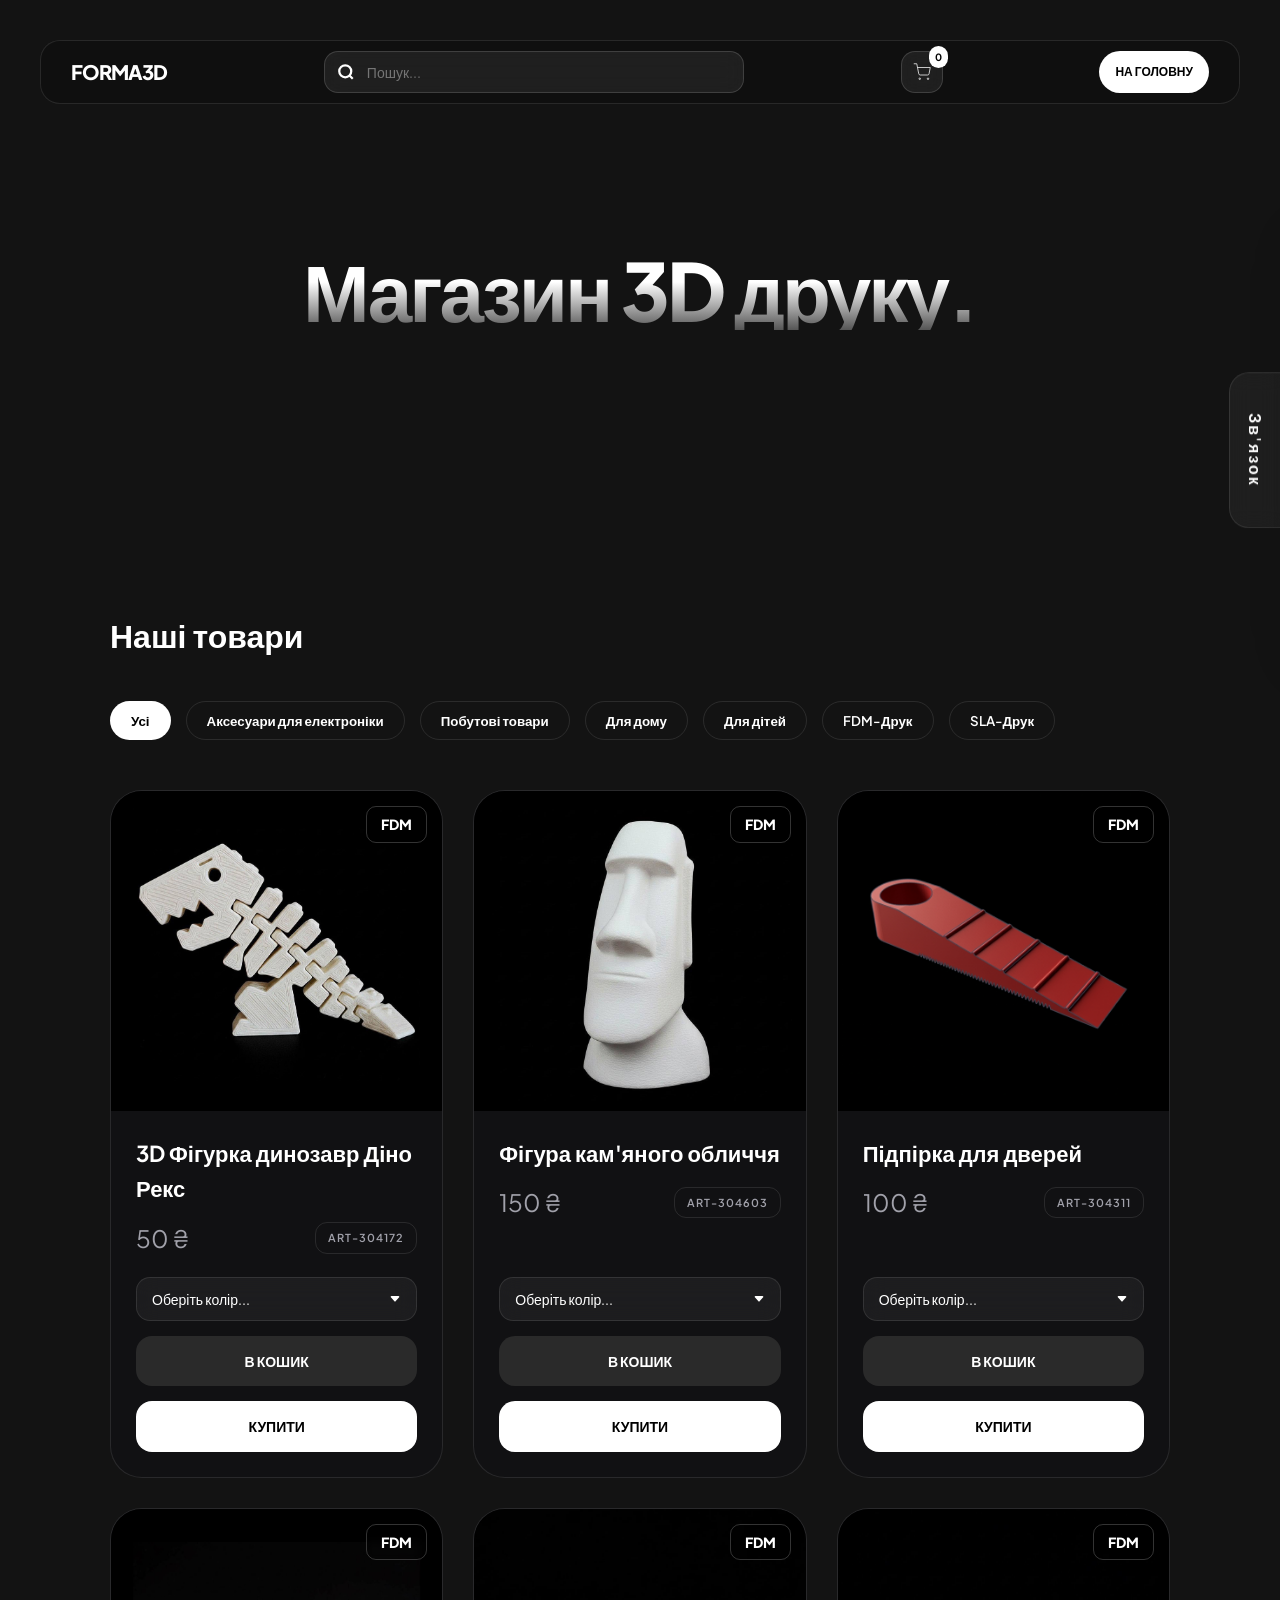
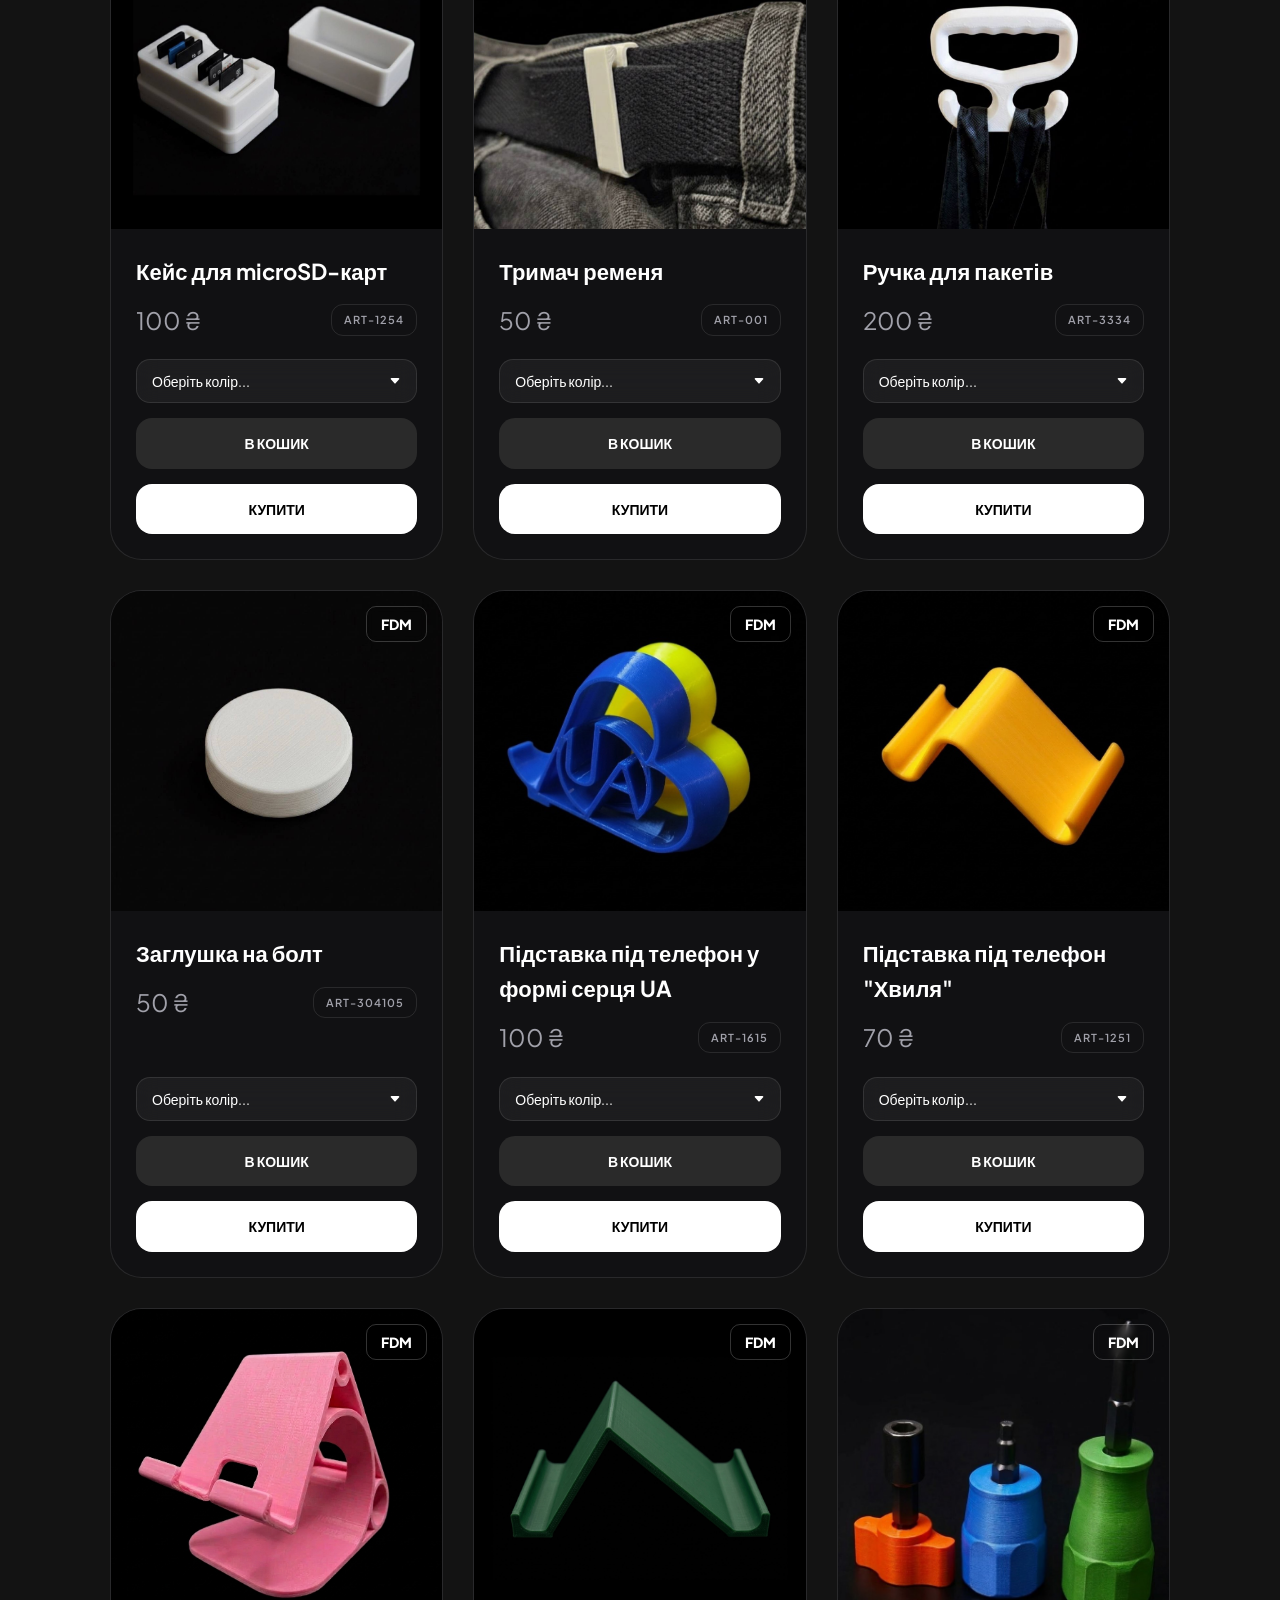
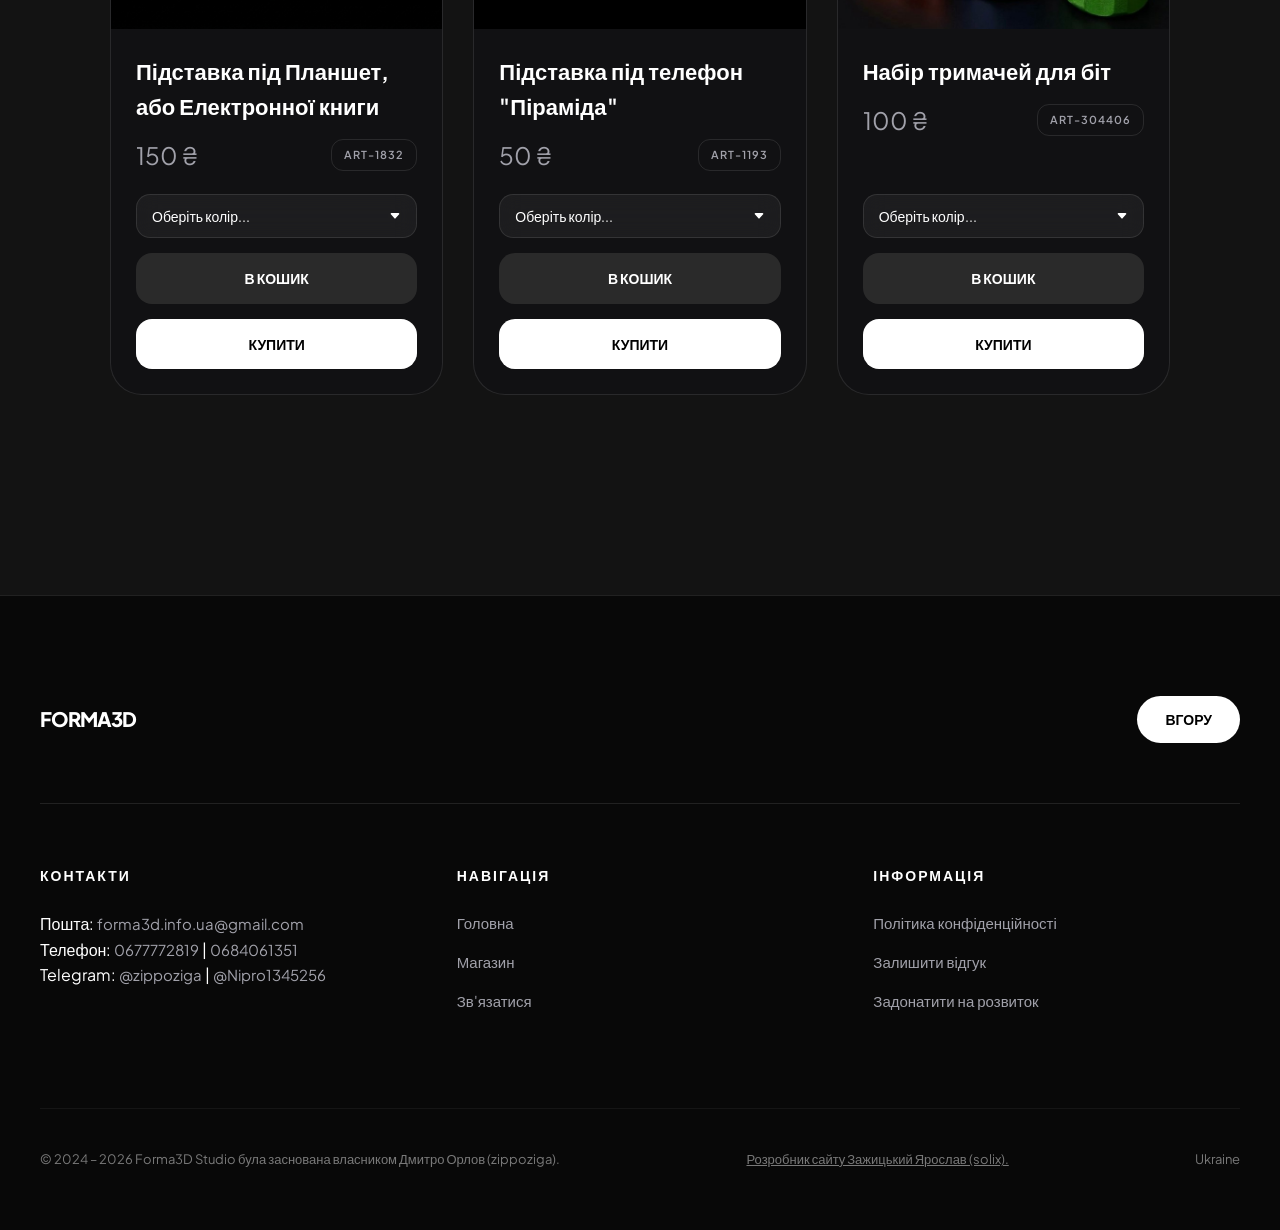
==== shop.html @ a6d51680 "Add files via upload" ====
<!DOCTYPE html>


<html lang="uk">


<!-- Скрипт на текст та вигляд відкритий -->
    <!-- Google tag (gtag.js) -->
<script async src="https://www.googletagmanager.com/gtag/js?id=G-RDZWNT55C3"></script>

<script>
  window.dataLayer = window.dataLayer || [];
  function gtag(){dataLayer.push(arguments);}
  gtag('js', new Date());

  gtag('config', 'G-RDZWNT55C3');
</script>
<!-- Скрипт на текст та вигляд закритий -->


<!-- Head відкритий -->
<head>
    <!-- Open Graph / Link Preview -->
  <meta property="og:title" content="Forma3D — 3D-друк, фігурки, кастомні моделі" />
  <meta property="og:description" content="Замов унікальні 3D-вироби — фігурки, підставки, брелоки, декор. Швидко, якісно та креативно!" />
  <meta property="og:image" content="https://solllixxx.github.io/forma3d/logo.png" />
  <meta property="og:url" content="https://solllixxx.github.io/forma3d/" />
  <meta property="og:type" content="website" />
  <meta property="og:locale" content="uk_UA" />

  <meta charset="UTF-8" />
  <meta name="viewport" content="width=device-width, initial-scale=1.0" />
  <title>Forma3D - Магазин</title>
  <link rel="icon" type="image/png" href="favicon.png">
  <link href="https://fonts.googleapis.com/css2?family=Plus+Jakarta+Sans:wght@300;400;600;800&display=swap" rel="stylesheet">
  <link rel="stylesheet" href="shop.css">
</head>
<!-- Head закритий -->


<!-- Body відкритий -->
<body>


<!-- Header відкритий -->
<header id="navbar">
  <div class="logo">FORMA3D</div>
  
<div class="search-container" id="searchWrapper">
    <div class="search-icon-label">
        <svg width="18" height="18" viewBox="0 0 24 24" fill="none" stroke="white">
            <circle cx="11" cy="11" r="8"></circle>
            <line x1="21" y1="21" x2="16.65" y2="16.65"></line>
        </svg>
    </div>

    <input type="text" 
           class="search-input" 
           id="mainSearch" 
           placeholder="Пошук..." 
           oninput="liveSearch()" 
           onfocus="this.parentElement.classList.add('active')" 
           onblur="handleBlur()">

    <div id="searchSuggestions" class="search-results-popover"></div>
</div>

<div class="cart-container" onclick="openCart()">
  <div class="cart-icon">
    <svg width="18" height="18" viewBox="0 0 24 24" fill="none" stroke="white">
      <circle cx="9" cy="21" r="1"></circle>
      <circle cx="20" cy="21" r="1"></circle>
      <path d="M1 1h4l2.68 13.39a2 2 0 0 0 2 1.61h9.72a2 2 0 0 0 2-1.61L23 6H6"></path>
    </svg>
  </div>
  <span id="cartCount" class="cart-count">0</span>
</div>

<div style="display: flex; align-items: center;">
  <a href="index.html" class="btn btn-home">
    <svg class="home-icon" width="20" height="20" viewBox="0 0 24 24" fill="none" stroke="currentColor" stroke-width="2.5" stroke-linecap="round" stroke-linejoin="round">
      <line x1="19" y1="12" x2="5" y2="12"></line>
      <polyline points="12 19 5 12 12 5"></polyline>
    </svg>
    <span class="home-text">НА ГОЛОВНУ</span>
  </a>
</div>
</header>
<!-- Header закритий -->


<!-- Секція головна відкрита -->
<section class="hero show" id="home">
  <h1>Магазин 3D друку.</h1>
</section>
<!-- Секція головна закрита -->


<!-- Секція товарів та категорій відкрита -->
<!-- Секція товарів та категорій відкрита -->
<section id="services">
  <h2 style="font-size: 32px; margin-bottom: 40px;">Наші товари</h2>

  <div class="categories-filter">
    <button class="filter-btn active" onclick="filterCategory('all', event)">Усі</button>
    <button class="filter-btn" onclick="filterCategory('electronics', event)">Аксесуари для електроніки</button>
    <button class="filter-btn" onclick="filterCategory('household', event)">Побутові товари</button>
    <button class="filter-btn" onclick="filterCategory('home', event)">Для дому</button>
    <button class="filter-btn" onclick="filterCategory('kids', event)">Для дітей</button>
    <button class="filter-btn" onclick="filterCategory('fdm', event)">FDM-Друк</button>
    <button class="filter-btn" onclick="filterCategory('sla', event)">SLA-Друк</button>
  </div>

  <div class="grid">

    <!-- ВСІ ЗВИЧАЙНІ ТОВАРИ -->
    <!-- tovar 1 -->
    <div class="card category-kids category-fdm">
      <div class="card-image">
        <img src="image/tovar 1.jpg" alt="Товар 1">
        <div class="product-badge badge">FDM</div>
      </div>
      <div class="card-info">
        <h3>3D Фігурка динозавр Діно Рекс</h3>
        <div class="price-row">
          <p>50 ₴</p>
          <span class="sku-btn" onclick="copySKU(this, 'ART-304172')">ART-304172</span>
        </div>
        <select class="color-select">
          <option value="">Оберіть колір...</option>
          <option value="Чорний">Чорний</option>
          <option value="Білий">Білий</option>
          <option value="Синій">Синій</option>
          <option value="Жовтий">Жовтий</option>
          <option value="Червоний">Червоний</option>
          <option value="Зелений">Зелений</option>
          <option value="Помаранчевий">Помаранчевий</option>
          <option value="Багряний">Багряний</option>
          <option value="Темно-червоний">Темно-червоний</option>
          <option value="Прозоро-синій">Прозоро-синій</option>
          <option value="Прозоро-зелений">Прозоро-зелений</option>
          <option value="Пляшковий-зелений">Пляшковий-зелений</option>
        </select>
        <a href="javascript:void(0)" class="buy-btn" style="margin-top:0px; margin-bottom: 15px; background:#2a2a2a; color:white;" onclick="addToCart(this)">В КОШИК</a>
        <a href="javascript:void(0)" class="buy-btn" onclick="openOrderModal('3D Фігурка динозавр Діно Рекс', this)">КУПИТИ</a>
      </div>
    </div>

    <!-- tovar 2 -->
    <div class="card category-kids category-home category-fdm">
      <div class="card-image">
        <img src="image/tovar 2.jpg" alt="Товар 2">
        <div class="product-badge badge">FDM</div>
      </div>
      <div class="card-info">
        <h3>Фігура кам'яного обличчя</h3>
        <div class="price-row">
          <p>150 ₴</p>
          <span class="sku-btn" onclick="copySKU(this, 'ART-304603')">ART-304603</span>
        </div>
        <select class="color-select">
          <option value="">Оберіть колір...</option>
          <option value="Чорний">Чорний</option>
          <option value="Білий">Білий</option>
          <option value="Синій">Синій</option>
          <option value="Жовтий">Жовтий</option>
          <option value="Червоний">Червоний</option>
          <option value="Зелений">Зелений</option>
          <option value="Помаранчевий">Помаранчевий</option>
          <option value="Багряний">Багряний</option>
          <option value="Темно-червоний">Темно-червоний</option>
          <option value="Прозоро-синій">Прозоро-синій</option>
          <option value="Прозоро-зелений">Прозоро-зелений</option>
          <option value="Пляшковий-зелений">Пляшковий-зелений</option>
        </select>
        <a href="javascript:void(0)" class="buy-btn" style="margin-top:0px; margin-bottom: 15px; background:#2a2a2a; color:white;" onclick="addToCart(this)">В КОШИК</a>
        <a href="javascript:void(0)" class="buy-btn" onclick="openOrderModal('Фігура кам\'яного обличчя', this)">КУПИТИ</a>
      </div>
    </div>

    <!-- tovar 3 -->
    <div class="card category-home category-fdm">
      <div class="card-image">
        <img src="image/tovar 3.png" alt="Товар 3">
        <div class="product-badge badge">FDM</div>
      </div>
      <div class="card-info">
        <h3>Підпірка для дверей</h3>
        <div class="price-row">
          <p>100 ₴</p>
          <span class="sku-btn" onclick="copySKU(this, 'ART-304311')">ART-304311</span>
        </div>
        <select class="color-select">
          <option value="">Оберіть колір...</option>
          <option value="Чорний">Чорний</option>
          <option value="Білий">Білий</option>
          <option value="Синій">Синій</option>
          <option value="Жовтий">Жовтий</option>
          <option value="Червоний">Червоний</option>
          <option value="Зелений">Зелений</option>
          <option value="Помаранчевий">Помаранчевий</option>
          <option value="Багряний">Багряний</option>
          <option value="Темно-червоний">Темно-червоний</option>
          <option value="Прозоро-синій">Прозоро-синій</option>
          <option value="Прозоро-зелений">Прозоро-зелений</option>
          <option value="Пляшковий-зелений">Пляшковий-зелений</option>
        </select>
        <a href="javascript:void(0)" class="buy-btn" style="margin-top:0px; margin-bottom: 15px; background:#2a2a2a; color:white;" onclick="addToCart(this)">В КОШИК</a>
        <a href="javascript:void(0)" class="buy-btn" onclick="openOrderModal('Підпірка для дверей', this)">КУПИТИ</a>
      </div>
    </div>

    <!-- tovar 4 -->
    <div class="card category-electronics category-fdm">
      <div class="card-image">
        <img src="image/tovar 4.jpg" alt="Товар 4">
        <div class="product-badge badge">FDM</div>
      </div>
      <div class="card-info">
        <h3>Кейс для microSD-карт</h3>
        <div class="price-row">
          <p>100 ₴</p>
          <span class="sku-btn" onclick="copySKU(this, 'ART-1254')">ART-1254</span>
        </div>
        <select class="color-select">
          <option value="">Оберіть колір...</option>
          <option value="Чорний">Чорний</option>
          <option value="Білий">Білий</option>
          <option value="Синій">Синій</option>
          <option value="Жовтий">Жовтий</option>
          <option value="Червоний">Червоний</option>
          <option value="Зелений">Зелений</option>
          <option value="Помаранчевий">Помаранчевий</option>
          <option value="Багряний">Багряний</option>
          <option value="Темно-червоний">Темно-червоний</option>
          <option value="Прозоро-синій">Прозоро-синій</option>
          <option value="Прозоро-зелений">Прозоро-зелений</option>
          <option value="Пляшковий-зелений">Пляшковий-зелений</option>
        </select>
        <a href="javascript:void(0)" class="buy-btn" style="margin-top:0px; margin-bottom: 15px; background:#2a2a2a; color:white;" onclick="addToCart(this)">В КОШИК</a>
        <a href="javascript:void(0)" class="buy-btn" onclick="openOrderModal('Кейс для microSD-карт', this)">КУПИТИ</a>
      </div>
    </div>

    <!-- tovar 5 -->
    <div class="card category-household category-fdm">
      <div class="card-image">
        <img src="image/tovar 5.jpg" alt="Товар 5">
        <div class="product-badge badge">FDM</div>
      </div>
      <div class="card-info">
        <h3>Тримач ременя</h3>
        <div class="price-row">
          <p>50 ₴</p>
          <span class="sku-btn" onclick="copySKU(this, 'ART-001')">ART-001</span>
        </div>
        <select class="color-select">
          <option value="">Оберіть колір...</option>
          <option value="Чорний">Чорний</option>
          <option value="Білий">Білий</option>
          <option value="Синій">Синій</option>
          <option value="Жовтий">Жовтий</option>
          <option value="Червоний">Червоний</option>
          <option value="Зелений">Зелений</option>
          <option value="Помаранчевий">Помаранчевий</option>
          <option value="Багряний">Багряний</option>
          <option value="Темно-червоний">Темно-червоний</option>
          <option value="Прозоро-синій">Прозоро-синій</option>
          <option value="Прозоро-зелений">Прозоро-зелений</option>
          <option value="Пляшковий-зелений">Пляшковий-зелений</option>
        </select>
        <a href="javascript:void(0)" class="buy-btn" style="margin-top:0px; margin-bottom: 15px; background:#2a2a2a; color:white;" onclick="addToCart(this)">В КОШИК</a>
        <a href="javascript:void(0)" class="buy-btn" onclick="openOrderModal('Тримач ременя', this)">КУПИТИ</a>
      </div>
    </div>

    <!-- tovar 6 -->
    <div class="card category-household category-fdm">
      <div class="card-image">
        <img src="image/tovar 6.jpg" alt="Товар 6">
        <div class="product-badge badge">FDM</div>
      </div>
      <div class="card-info">
        <h3>Ручка для пакетів</h3>
        <div class="price-row">
          <p>200 ₴</p>
          <span class="sku-btn" onclick="copySKU(this, 'ART-3334')">ART-3334</span>
        </div>
        <select class="color-select">
          <option value="">Оберіть колір...</option>
          <option value="Чорний">Чорний</option>
          <option value="Білий">Білий</option>
          <option value="Синій">Синій</option>
          <option value="Жовтий">Жовтий</option>
          <option value="Червоний">Червоний</option>
          <option value="Зелений">Зелений</option>
          <option value="Помаранчевий">Помаранчевий</option>
          <option value="Багряний">Багряний</option>
          <option value="Темно-червоний">Темно-червоний</option>
          <option value="Прозоро-синій">Прозоро-синій</option>
          <option value="Прозоро-зелений">Прозоро-зелений</option>
          <option value="Пляшковий-зелений">Пляшковий-зелений</option>
        </select>
        <a href="javascript:void(0)" class="buy-btn" style="margin-top:0px; margin-bottom: 15px; background:#2a2a2a; color:white;" onclick="addToCart(this)">В КОШИК</a>
        <a href="javascript:void(0)" class="buy-btn" onclick="openOrderModal('Ручка для пакетів', this)">КУПИТИ</a>
      </div>
    </div>

    <!-- tovar 7 -->
    <div class="card category-household category-home category-fdm">
      <div class="card-image">
        <img src="image/tovar 7.jpg" alt="Товар 7">
        <div class="product-badge badge">FDM</div>
      </div>
      <div class="card-info">
        <h3>Заглушка на болт</h3>
        <div class="price-row">
          <p>50 ₴</p>
          <span class="sku-btn" onclick="copySKU(this, 'ART-304105')">ART-304105</span>
        </div>
        <select class="color-select">
          <option value="">Оберіть колір...</option>
          <option value="Чорний">Чорний</option>
          <option value="Білий">Білий</option>
          <option value="Синій">Синій</option>
          <option value="Жовтий">Жовтий</option>
          <option value="Червоний">Червоний</option>
          <option value="Зелений">Зелений</option>
          <option value="Помаранчевий">Помаранчевий</option>
          <option value="Багряний">Багряний</option>
          <option value="Темно-червоний">Темно-червоний</option>
          <option value="Прозоро-синій">Прозоро-синій</option>
          <option value="Прозоро-зелений">Прозоро-зелений</option>
          <option value="Пляшковий-зелений">Пляшковий-зелений</option>
        </select>
        <a href="javascript:void(0)" class="buy-btn" style="margin-top:0px; margin-bottom: 15px; background:#2a2a2a; color:white;" onclick="addToCart(this)">В КОШИК</a>
        <a href="javascript:void(0)" class="buy-btn" onclick="openOrderModal('Заглушка на болт', this)">КУПИТИ</a>
      </div>
    </div>

    <!-- tovar 8 -->
    <div class="card category-electronics category-fdm">
      <div class="card-image">
        <img src="image/tovar 8.jpg" alt="Товар 8">
        <div class="product-badge badge">FDM</div>
      </div>
      <div class="card-info">
        <h3>Підставка під телефон у формі серця UA</h3>
        <div class="price-row">
          <p>100 ₴</p>
          <span class="sku-btn" onclick="copySKU(this, 'ART-1615')">ART-1615</span>
        </div>
        <select class="color-select">
          <option value="">Оберіть колір...</option>
          <option value="Стандартний">Стандартний</option>
        </select>
        <a href="javascript:void(0)" class="buy-btn" style="margin-top:0px; margin-bottom: 15px; background:#2a2a2a; color:white;" onclick="addToCart(this)">В КОШИК</a>
        <a href="javascript:void(0)" class="buy-btn" onclick="openOrderModal('Підставка під телефон у формі серця UA', this)">КУПИТИ</a>
      </div>
    </div>

    <!-- tovar 9 -->
    <div class="card category-electronics category-fdm">
      <div class="card-image">
        <img src="image/tovar 9.jpg" alt="Товар 9">
        <div class="product-badge badge">FDM</div>
      </div>
      <div class="card-info">
        <h3>Підставка під телефон "Хвиля"</h3>
        <div class="price-row">
          <p>70 ₴</p>
          <span class="sku-btn" onclick="copySKU(this, 'ART-1251')">ART-1251</span>
        </div>
        <select class="color-select">
          <option value="">Оберіть колір...</option>
          <option value="Чорний">Чорний</option>
          <option value="Білий">Білий</option>
          <option value="Синій">Синій</option>
          <option value="Жовтий">Жовтий</option>
          <option value="Червоний">Червоний</option>
          <option value="Зелений">Зелений</option>
          <option value="Помаранчевий">Помаранчевий</option>
          <option value="Багряний">Багряний</option>
          <option value="Темно-червоний">Темно-червоний</option>
          <option value="Прозоро-синій">Прозоро-синій</option>
          <option value="Прозоро-зелений">Прозоро-зелений</option>
          <option value="Пляшковий-зелений">Пляшковий-зелений</option>
        </select>
        <a href="javascript:void(0)" class="buy-btn" style="margin-top:0px; margin-bottom: 15px; background:#2a2a2a; color:white;" onclick="addToCart(this)">В КОШИК</a>
        <a href="javascript:void(0)" class="buy-btn" onclick="openOrderModal('Підставка під телефон Хвиля', this)">КУПИТИ</a>
      </div>
    </div>

    <!-- tovar 10 -->
    <div class="card category-electronics category-fdm">
      <div class="card-image">
        <img src="image/tovar 10.png" alt="Товар 10">
        <div class="product-badge badge">FDM</div>
      </div>
      <div class="card-info">
        <h3>Підставка під Планшет, або Електронної книги</h3>
        <div class="price-row">
          <p>150 ₴</p>
          <span class="sku-btn" onclick="copySKU(this, 'ART-1832')">ART-1832</span>
        </div>
        <select class="color-select">
          <option value="">Оберіть колір...</option>
          <option value="Чорний">Чорний</option>
          <option value="Білий">Білий</option>
          <option value="Синій">Синій</option>
          <option value="Жовтий">Жовтий</option>
          <option value="Червоний">Червоний</option>
          <option value="Зелений">Зелений</option>
          <option value="Помаранчевий">Помаранчевий</option>
          <option value="Багряний">Багряний</option>
          <option value="Темно-червоний">Темно-червоний</option>
          <option value="Прозоро-синій">Прозоро-синій</option>
          <option value="Прозоро-зелений">Прозоро-зелений</option>
          <option value="Пляшковий-зелений">Пляшковий-зелений</option>
        </select>
        <a href="javascript:void(0)" class="buy-btn" style="margin-top:0px; margin-bottom: 15px; background:#2a2a2a; color:white;" onclick="addToCart(this)">В КОШИК</a>
        <a href="javascript:void(0)" class="buy-btn" onclick="openOrderModal('Підставка під Планшет, або Електронної книги', this)">КУПИТИ</a>
      </div>
    </div>

    <!-- tovar 11 -->
    <div class="card category-electronics category-fdm">
      <div class="card-image">
        <img src="image/tovar 11.jpg" alt="Товар 11">
        <div class="product-badge badge">FDM</div>
      </div>
      <div class="card-info">
        <h3>Підставка під телефон "Піраміда"</h3>
        <div class="price-row">
          <p>50 ₴</p>
          <span class="sku-btn" onclick="copySKU(this, 'ART-1193')">ART-1193</span>
        </div>
        <select class="color-select">
          <option value="">Оберіть колір...</option>
          <option value="Чорний">Чорний</option>
          <option value="Білий">Білий</option>
          <option value="Синій">Синій</option>
          <option value="Жовтий">Жовтий</option>
          <option value="Червоний">Червоний</option>
          <option value="Зелений">Зелений</option>
          <option value="Помаранчевий">Помаранчевий</option>
          <option value="Багряний">Багряний</option>
          <option value="Темно-червоний">Темно-червоний</option>
          <option value="Прозоро-синій">Прозоро-синій</option>
          <option value="Прозоро-зелений">Прозоро-зелений</option>
          <option value="Пляшковий-зелений">Пляшковий-зелений</option>
        </select>
        <a href="javascript:void(0)" class="buy-btn" style="margin-top:0px; margin-bottom: 15px; background:#2a2a2a; color:white;" onclick="addToCart(this)">В КОШИК</a>
        <a href="javascript:void(0)" class="buy-btn" onclick="openOrderModal('Підставка під телефон Піраміда', this)">КУПИТИ</a>
      </div>
    </div>

    <!-- tovar 12 -->
    <div class="card category-home category-household category-fdm">
      <div class="card-image">
        <img src="image/tovar 12.jpg" alt="Товар 12">
        <div class="product-badge badge">FDM</div>
      </div>
      <div class="card-info">
        <h3>Набір тримачей для біт</h3>
        <div class="price-row">
          <p>100 ₴</p>
          <span class="sku-btn" onclick="copySKU(this, 'ART-304406')">ART-304406</span>
        </div>
        <select class="color-select">
          <option value="">Оберіть колір...</option>
          <option value="Чорний">Чорний</option>
          <option value="Білий">Білий</option>
          <option value="Синій">Синій</option>
          <option value="Жовтий">Жовтий</option>
          <option value="Червоний">Червоний</option>
          <option value="Зелений">Зелений</option>
          <option value="Помаранчевий">Помаранчевий</option>
          <option value="Багряний">Багряний</option>
          <option value="Темно-червоний">Темно-червоний</option>
          <option value="Прозоро-синій">Прозоро-синій</option>
          <option value="Прозоро-зелений">Прозоро-зелений</option>
          <option value="Пляшковий-зелений">Пляшковий-зелений</option>
        </select>
        <a href="javascript:void(0)" class="buy-btn" style="margin-top:0px; margin-bottom: 15px; background:#2a2a2a; color:white;" onclick="addToCart(this)">В КОШИК</a>
        <a href="javascript:void(0)" class="buy-btn" onclick="openOrderModal('Набір тримачей для біт', this)">КУПИТИ</a>
      </div>
    </div>

        <!-- tovar 13 -->
         <!--
    <div class="card category-sla">
      <div class="card-image">
        <img src="image/tovar 13.jpg" alt="Товар 13">
        <div class="product-badge badge">SLA</div>
      </div>
      <div class="card-info">
        <h3>Набір тримачей для біт</h3>
        <div class="price-row">
          <p>100 ₴</p>
          <span class="sku-btn" onclick="copySKU(this, 'ART-304406')">ART-304406</span>
        </div>
        <select class="color-select">
          <option value="">Оберіть колір...</option>
          <option value="Чорний">Чорний</option>
          <option value="Білий">Білий</option>
          <option value="Синій">Синій</option>
          <option value="Жовтий">Жовтий</option>
          <option value="Червоний">Червоний</option>
          <option value="Зелений">Зелений</option>
          <option value="Помаранчевий">Помаранчевий</option>
          <option value="Багряний">Багряний</option>
          <option value="Темно-червоний">Темно-червоний</option>
          <option value="Прозоро-синій">Прозоро-синій</option>
          <option value="Прозоро-зелений">Прозоро-зелений</option>
          <option value="Пляшковий-зелений">Пляшковий-зелений</option>
        </select>
        <a href="javascript:void(0)" class="buy-btn" style="margin-top:0px; margin-bottom: 15px; background:#2a2a2a; color:white;" onclick="addToCart(this)">В КОШИК</a>
        <a href="javascript:void(0)" class="buy-btn" onclick="openOrderModal('Набір тримачей для біт', this)">КУПИТИ</a>
      </div>
    </div>
  -->

      </div>
    </section>
<!-- Секція товарів та категорій закрита -->


<!-- Footer відкритий -->
<footer>
  <div class="footer-container">
    <div class="footer-header">
      <div class="logo">FORMA3D</div>
      <a href="#home" class="btn" style="padding: 12px 28px; font-size: 14px;">ВГОРУ</a>
    </div>

    <div class="footer-grid">

<div class="footer-col">
  <h4>Контакти</h4>
  
  <div class="contact-line">
    Пошта: <a href="javascript:void(0)" onclick="sendMailDirect('forma3d.info.ua@gmail.com')">forma3d.info.ua@gmail.com</a>
  </div>

  <div class="contact-line">
    Телефон: 
    <a href="tel:0677772819">0677772819</a> | <a href="tel:0684061351">0684061351</a>
  </div>

  <div class="contact-line">
    Telegram: <a href="https://t.me/zippoziga" target="_blank">@zippoziga</a> | <a href="https://t.me/Nipro1345256" target="_blank">@Nipro1345256</a>
  </div>
</div>
      
            <div class="footer-col">
        <h4>Навігація</h4>
<a href="#home">Головна</a>
        <a href="#services">Магазин</a>
        <a href="#" onclick="openContact()">Зв'язатися</a>
      </div>

      <div class="footer-col">
        <h4>ІНФОРМАЦІЯ</h4>
        <a href="privacy.html">Політика конфіденційності</a>
        <a href="https://forms.gle/jVDHXVntzxa94ea79">Залишити відгук</a>
        <a href="https://send.monobank.ua/jar/9Ssse8SqZK">Задонатити на розвиток</a>
      </div>
    </div>

<div class="footer-bottom">
  <p>© 2024 – <span id="current-year"></span> Forma3D Studio була заснована власником Дмитро Орлов (zippoziga).</p>
        <p>
        <a href="javascript:void(0)" onclick="sendMailDirect('zazhytskyi1@gmail.com', 'Розробка сайту')" class="developer-link">
          Розробник сайту Зажицький Ярослав (solix).
        </a>
      </p>
  <p>Ukraine</p>
</div>


<!-- Оновлення року відкрите -->
<script>
  // Автоматичне оновлення поточного року у футері
  document.getElementById("current-year").textContent = new Date().getFullYear();
</script>
<!-- Оновлення року закрите -->


</footer>
<!-- Footer закритий -->


<!-- Modal вікно Кошику відкрите -->
<div id="cartModal" class="modal-overlay" onclick="closeCart(event)">
  <div class="modal-content" onclick="event.stopPropagation()">
    
    <div class="modal-header">
      <span style="font-size:22px;font-weight:800;">Кошик</span>
      <span class="close-modal" onclick="closeCart()">✖</span>
    </div>

    <div id="cartItems"></div>

    <div style="margin-top:20px; font-weight:600;">
      Всього: <span id="cartTotal">0</span> ₴
    </div>

    <label>Ваш номер телефону:</label>
    <input type="tel" id="cartPhone" maxlength="10" placeholder="0XXXXXXXXX" oninput="this.value = this.value.replace(/[^0-9]/g, '')" inputmode="numeric">

        <p style="font-size: 13px; color: #a1a1aa; margin-top: 20px; line-height: 1.4;">
            Адміністратор зателефонує вам для уточнення деталей.
        </p>
        
    <button class="buy-btn" onclick="sendCartOrder()">ЗАМОВИТИ</button>

  </div>
</div>
<!-- Modal вікно Кошику закрите -->


<!-- Modal вікно Зв’язку відкрите -->
<div class="contact-overlay" id="contactOverlay" onclick="closeContact()"></div>
<div class="horizontal-contact" id="horizontalContact" onclick="openContact()">Зв'язок</div>

<div class="contact-bar" id="contactBar">
  <div class="contact-content">

    <div style="display: flex; justify-content: space-between; margin-bottom: 30px; font-size: 22px; font-weight: 800;">
      <span>Зв'язок</span>
      <span style="cursor:pointer; color: white;" onclick="closeContact()">✖</span>
    </div>

    <label style="font-size: 12px; color: var(--text-gray);">Email:</label>
    <input type="email" id="email" value="forma3d.info.ua@gmail.com" readonly />
    <label style="font-size: 12px; color: var(--text-gray);">Повідомлення:</label>
    
    <textarea id="message" placeholder="Введіть ваше повідомлення..."></textarea>

    <button onclick="sendMail()">Відправити</button>      
  </div>
</div>
<!-- Modal вікно Зв’язку закрите -->


<!-- Modal вікно Замовлення відкрите -->
<div id="orderModal" class="modal-overlay" onclick="handleOutsideClick(event)">
    <div class="modal-content" onclick="event.stopPropagation()">
        <div class="modal-header">
            <div>
                <span style="font-size: 22px; font-weight: 800; display: block;">Оформлення</span>
                <span id="selectedProductTitle" style="font-size: 14px; color: var(--text-gray);">Товар</span>
            </div>
            <span class="close-modal" onclick="closeOrderModal()">✖</span>
        </div>
        
        <label>Ваш номер телефону:</label>
        <input type="tel" id="userPhone" maxlength="10" placeholder="0XXXXXXXXX">

        <p style="font-size: 13px; color: #a1a1aa; margin-top: 20px; line-height: 1.4;">
            Адміністратор зателефонує вам для уточнення деталей.
        </p>

        <input type="hidden" id="currentProductName" value="">
<input type="hidden" id="currentProductSKU" value="">
<input type="hidden" id="currentPrintType" value="">

        <button class="buy-btn" style="width: 100%; border: none; cursor: pointer; margin-top: 15px;" onclick="validateAndSend()">ЗАМОВИТИ</button>
    </div>
</div>
<!-- Modal вікно Замовлення закрите -->


<!-- Підключення  JS логіки відкрите -->
   <script src="shop.js"></script>
<!-- Підключення  JS логіки закрите -->


</body>
<!-- Body  закритий --!>


<!-- Оформлення замовлення відкрите --!>
<div id="orderLoader">
    <img src="image/download.png" alt="Forma3D">
    <p style="color: white; margin-top: 10px; font-weight: bold;">Оформлюємо замовлення...</p>
</div>
<!-- Оформлення замовлення закрите --!>
 

</html>
---- shop.css ----
:root {
      --bg: #131313;
      --card-bg: #111113;
      --accent: #ffffff;
      --text-gray: #a1a1aa;
      --border: rgba(255, 255, 255, 0.1);
      --header-h: 80px;
      scroll-behavior: smooth;
    }

    * {
      margin: 0;
      padding: 0;
      box-sizing: border-box;
      font-family: 'Plus Jakarta Sans', sans-serif;
    }

    body {
      background-color: var(--bg);
      color: white;
      line-height: 1.6;
      overflow-x: hidden;
    }

    /* === ХЕДЕР === */
    header {
      position: fixed;
      top: -100px;
      left: 50%;
      transform: translateX(-50%);
      width: 95%;
      max-width: 1200px;
      height: 64px;
      margin-top: 20px;
      background: rgba(15, 15, 15, 0.7);
      backdrop-filter: blur(12px);
      -webkit-backdrop-filter: blur(12px);
      border: 1px solid var(--border);
      border-radius: 20px;
      display: flex;
      justify-content: space-between;
      align-items: center;
      padding: 0 30px;
      z-index: 1000;
      transition: all 0.5s cubic-bezier(0.19, 1, 0.22, 1);
    }

    header.visible { top: 0; }
    header.scrolled { width: 100%; top: -20px; border: 1px solid var(--border); border-radius: 20px; background: rgba(5, 5, 5, 0.9); }

    .logo { font-weight: 800; font-size: 20px; letter-spacing: -1px; }

    /* === СЕКЦІЇ === */
    section {
      padding: 100px 20px;
      max-width: 1100px;
      margin: 0 auto;
    }


    .hero {
      text-align: center;
      padding-top: 250px;
      padding-bottom: 150px;
    }

.hero h1 {
  font-size: clamp(40px, 8vw, 80px);
  font-weight: 800;
  line-height: 1;
  letter-spacing: -3px;
  margin-bottom: 30px;
  
  background: linear-gradient(to bottom, #fff 40%, #555);
  
  background-clip: text; /* Стандарт */
  -webkit-background-clip: text; /* Для Safari i Chrome */
  
  color: transparent; 
  -webkit-text-fill-color: transparent;
}

    /* === КАРТКИ ТОВАРІВ === */
.grid {
  display: grid;
  grid-template-columns: repeat(auto-fill, minmax(300px, 1fr)); 
  gap: 30px;
  margin-top: 50px;
  align-items: start; /* Щоб картки не розтягувалися по висоті, якщо вони різні */
}

    .card {
      background: var(--card-bg);
      border: 1px solid var(--border);
      border-radius: 32px;
      transition: 0.4s;
      position: relative;
      overflow: hidden;
      display: flex;
      flex-direction: column;
      height: 100%;
      min-height: 460px;
    }

    .card:hover {
      border-color: rgba(255,255,255,0.3);
      transform: translateY(-10px);
    }

    .card-image {
      width: 100%;
      height: 320px;
      background: #1a1a1c;
      overflow: hidden;
    }

    .card-image img {
      width: 100%;
      height: 100%;
      object-fit: cover;
      transition: 0.5s;
    }

    .card:hover .card-image img {
      transform: scale(1.1);
    }

    .card-info {
      padding: 25px;
      display: flex;
      flex-direction: column;
      flex-grow: 1;
    }

    .card h3 { font-size: 22px; margin-bottom: 12px; }
    .card p { color: var(--text-gray); font-size: 24px; margin-bottom: 20px; flex-grow: 1; }

    .buy-btn {
      background: white;
      color: black;
      text-align: center;
      padding: 14px;
      border-radius: 16px;
      text-decoration: none;
      font-weight: 700;
      font-size: 14px;
      transition: 0.3s;
      margin-top: 0;
    }

    .buy-btn:hover { background: #e0e0e0; transform: scale(1.02); }

    .btn {
      background: white;
      color: black;
      padding: 16px 32px;
      border-radius: 100px;
      text-decoration: none;
      font-weight: 600;
      display: inline-block;
      transition: 0.3s;

      flex-shrink: 0; 
      white-space: nowrap;
    }

    /* === ФУТЕР === */
    footer {
      padding: 100px 40px 60px;
      border-top: 1px solid var(--border);
      background: #080808;
      margin-top: 100px;
    }

    .footer-container {
      max-width: 1200px;
      margin: 0 auto;
    }

    .footer-header {
      display: flex;
      justify-content: space-between;
      align-items: center;
      padding-bottom: 60px;
      border-bottom: 1px solid var(--border);
      margin-bottom: 60px;
    }

    .footer-grid {
      display: grid;
      grid-template-columns: repeat(auto-fit, minmax(220px, 1fr));
      gap: 50px;
      margin-bottom: 80px;
    }

    .footer-col h4 {
      font-size: 14px;
      text-transform: uppercase;
      letter-spacing: 2px;
      color: white;
      margin-bottom: 25px;
    }

    .footer-col a, .footer-col p {
      color: var(--text-gray);
      text-decoration: none;
      font-size: 15px;
      margin-bottom: 15px;
      display: block;
      transition: 0.3s;
    }

    .footer-col a:hover { color: white; }

    .footer-bottom {
      display: flex;
      justify-content: space-between;
      align-items: center;
      padding-top: 40px;
      border-top: 1px solid rgba(255,255,255,0.05);
      color: #797979;
      font-size: 13px;
    }

    /* Стиль для посилання розробника (solix) */
    .developer-link {
      color: #797979; /* Колір як у всього тексту знизу */
      text-decoration: underline;
      transition: color 0.3s ease;
    }

    .developer-link:hover {
      color: var(--accent); /* Білий при наведенні */
    }

    /* Панель зв'язку */
    .horizontal-contact {
      position: fixed; top: 50%; right: 0; transform: translateY(-50%);
      background: rgba(255, 255, 255, 0.05); backdrop-filter: blur(10px);
      padding: 40px 12px; writing-mode: vertical-rl; text-align: center;
      border: 1px solid var(--border); border-right: none; border-radius: 20px 0 0 20px;
      cursor: pointer; z-index: 1000; font-weight: 600; letter-spacing: 2px; transition: 0.3s;
    }
    .contact-bar {
      position: fixed; top: 50%; right: -400px; transform: translateY(-50%);
      width: 350px; background: #111113; border: 1px solid var(--border);
      border-radius: 30px 0 0 30px; transition: right 0.5s cubic-bezier(0.19, 1, 0.22, 1);
      z-index: 1001; padding: 40px; box-shadow: -20px 0 50px rgba(0,0,0,0.5);
    }
    .contact-bar.active { right: 0; }
    .contact-overlay {
      position: fixed; top: 0; left: 0; width: 100%; height: 100%;
      background: rgba(0,0,0,0.7); backdrop-filter: blur(4px);
      z-index: 1000; display: none; opacity: 0; transition: 0.4s;
    }
    .contact-overlay.active { display: block; opacity: 1; }
    .contact-content input, .contact-content textarea {
      width: 100%; background: #1a1a1c; border: 1px solid var(--border); border-radius: 12px;
      padding: 14px; color: white; margin-bottom: 20px; outline: none;
    }
    .contact-content button {
      width: 100%; padding: 16px; background: white; color: black; border: none; border-radius: 12px;
      font-weight: 700; cursor: pointer;
    }

/* Стиль для порожнього поля з помилкою */
.contact-content textarea.pomylka {
    border: 1px solid #ff4d4d !important;
    animation: traska 0.3s ease-in-out;
}

/* Анімація трясіння */
@keyframes traska {
    0%, 100% { transform: translateX(0); }
    25% { transform: translateX(-5px); }
    75% { transform: translateX(5px); }
}

/* Колір тексту підказки при помилці */
.contact-content textarea.pomylka::placeholder {
    color: #ff4d4d;
}

/* === МОДАЛЬНЕ ВІКНО ЗАМОВЛЕННЯ === */
.modal-overlay {
    position: fixed;
    top: 0;
    left: 0;
    width: 100%;
    height: 100%;
    background: rgba(0, 0, 0, 0.4); /* Напівпрозорий фон */
    backdrop-filter: blur(8px);
    -webkit-backdrop-filter: blur(8px);
    display: none; /* Сховано за замовчуванням */
    justify-content: center;
    align-items: center;
    z-index: 3000;
    transition: all 0.3s ease;
}

.modal-content {
    background: #111113;
    border: 1px solid var(--border);
    padding: 30px;
    border-radius: 30px;
    width: 90%;
    max-width: 400px;
    position: relative;
    box-shadow: 0 20px 40px rgba(0,0,0,0.4);
    animation: modalSlideUp 0.4s cubic-bezier(0.19, 1, 0.22, 1);
}

@keyframes modalSlideUp {
    from { opacity: 0; transform: translateY(30px); }
    to { opacity: 1; transform: translateY(0); }
}

.modal-header {
    display: flex;
    justify-content: space-between;
    align-items: center;
    margin-bottom: 25px;
}

.modal-content label {
    display: block;
    font-size: 12px;
    color: var(--text-gray);
    margin-bottom: 8px;
    margin-top: 15px;
}

.modal-content input, 
.modal-content select, 
.modal-content textarea {
    width: 100%;
    background: #1a1a1c;
    border: 1px solid var(--border);
    border-radius: 12px;
    padding: 14px;
    color: white;
    outline: none;
    font-size: 15px;
    transition: 0.3s;
}

.modal-content input:focus, 
.modal-content textarea:focus {
    border-color: rgba(255,255,255,0.5);
}

.modal-content textarea {
    resize: none;
    height: 80px;
}

/* Стиль для помилки (червона рамка + трясіння) */
.input-error {
    border: 1px solid #ff4d4d !important;
    animation: traska 0.3s ease-in-out;
}

@keyframes traska {
    0%, 100% { transform: translateX(0); }
    25% { transform: translateX(-5px); }
    75% { transform: translateX(5px); }
}

.close-modal {
    cursor: pointer;
    font-size: 20px;
    color: var(--text-gray);
    transition: 0.3s;
}

.close-modal:hover {
    color: white;
}

/* Кнопка всередині модалки */
.modal-content .buy-btn {
    width: 100%;
    margin-top: 25px;
    border: none;
    cursor: pointer;
}

/* Прихований заголовок товару в модалці */
#selectedProductTitle {
    font-size: 14px;
    color: var(--accent);
    margin-bottom: 5px;
    font-weight: 600;
}

/* === ВИПРАВЛЕНИЙ СТИЛЬ ВИБОРУ КОЛЬОРУ === */
.color-select {
    width: 100%;
    background-color: rgba(255, 255, 255, 0.05);
    backdrop-filter: blur(12px);
    -webkit-backdrop-filter: blur(12px);
    border: 1px solid var(--border);
    border-radius: 14px;
    padding: 12px 40px 12px 15px; /* Збільшений відступ справа для стрілки */
    color: white;
    outline: none;
    font-size: 14px;
    margin-bottom: 15px;
    margin-top: auto;
    cursor: pointer;
    transition: border-color 0.3s ease, background-color 0.3s ease; /* Прибрали загальний 'all', щоб не рухати фон */
    appearance: none;
    -webkit-appearance: none;
    -moz-appearance: none;
    
    /* Фіксована стрілка */
    background-image: url("data:image/svg+xml,%3Csvg xmlns='http://www.w3.org/2000/svg' width='12' height='12' fill='white' viewBox='0 0 16 16'%3E%3Cpath d='M7.247 11.14 2.451 5.658C1.885 5.013 2.345 4 3.204 4h9.592a1 1 0 0 1 .753 1.659l-4.796 5.48a1 1 0 0 1-1.506 0z'/%3E%3C/svg%3E");
    background-repeat: no-repeat;
    background-position: right 15px center; /* Чітка позиція: 15px від правого краю */
    background-size: 12px;
    box-sizing: border-box; /* Важливо для правильних відступів */
}

.color-select:hover {
    background-color: rgba(255, 255, 255, 0.08);
    border-color: rgba(255, 255, 255, 0.4);
}

/* Safari/Chrome */
.color-select option {
    background-color: #131313; 
    color: white;
}

/* Стан помилки */
.color-error {
    border: 1px solid #ff4d4d !important;
    animation: traska 0.3s ease-in-out;
}

.categories-filter {
    display: flex;
    gap: 15px;
    margin-bottom: 40px;
    flex-wrap: wrap;
}

.filter-btn {
    background: transparent;
    border: 1px solid var(--border);
    color: white;
    padding: 10px 20px;
    border-radius: 100px;
    cursor: pointer;
    font-weight: 600;
    transition: 0.3s;
}

.filter-btn:hover {
    border-color: white;
}

.filter-btn.active {
    background: white;
    color: black;
}

/* Анімація для карток при фільтрації */
.card {
    transition: transform 0.4s, opacity 0.4s, border-color 0.4s;
}

.card.hidden {
    display: none;
    opacity: 0;
}

.price-row {
    display: flex;
    justify-content: space-between;
    align-items: center;
    margin-bottom: 20px;
}

.price-row p {
    margin-bottom: 0 !important; /* Прибираємо відступ знизу у ціни */
}

.sku-btn {
    font-size: 11px;
    font-weight: 600;
    letter-spacing: 1px;
    color: var(--text-gray);
    border: 1px solid var(--border);
    padding: 6px 12px;
    border-radius: 12px;
    cursor: pointer;
    transition: all 0.3s ease;
    text-transform: uppercase;
    user-select: none;
}

.sku-btn:hover {
    border-color: rgba(255, 255, 255, 0.4);
    color: white;
}

/* Стан при натисканні (на 2 секунди) */
.sku-btn.active-copy {
    background: white !important;
    color: black !important;
    border-color: white !important;
}

/* Контейнер пошуку */
.search-container {
    display: flex;
    align-items: center;
    position: relative;
    background: rgba(255, 255, 255, 0.07);
    border: 1.5px solid rgba(255, 255, 255, 0.15);
    border-radius: 14px;
    height: 42px;
    transition: all 0.3s cubic-bezier(0.19, 1, 0.22, 1);
    backdrop-filter: blur(10px);
}

/* Лупа */
.search-icon-label {
    position: absolute;
    left: 12px;
    display: flex;
    align-items: center;
    pointer-events: none;
    z-index: 5;
}

.search-icon-label svg {
    stroke: #ffffff;
    stroke-width: 3; /* ЖИРНА ЛУПА */
}

/* Поле вводу */
.search-input {
    width: 100%;
    height: 100%;
    background: transparent;
    border: none;
    color: white;
    outline: none;
    font-size: 14px;
    padding: 0 15px 0 42px;
}

/* --- ПК ВАРІАНТ (Фіксований) --- */
@media (min-width: 769px) {
    .search-container {
        width: 420px;
        margin: 0 20px;
    }
}

/* --- МОБІЛЬНИЙ ВАРІАНТ (Розтягування на весь хедер) --- */
@media (max-width: 568px) {
    .search-container {
        width: 43px; /* Початковий стан — компактна кнопка */
        margin: 0 5px;
    }

    /* Коли активовано (focus) — розтягується на весь хедер */
    .search-container.active {
        position: absolute;
        left: 10px;
        right: 10px;
        width: calc(100% - 20px);
        margin: 0;
        z-index: 100;
        background: #131313; /* Суцільний фон, щоб перекрити логотип */
        border-color: rgba(255, 255, 255, 0.4);
    }

    .search-container:not(.active) .search-input {
        opacity: 0;
    }
}

/* Запобігання автоматичному зуму на мобільних пристроях */
@media (max-width: 768px) {
    .search-input {
        font-size: 16px !important; /* Браузер не буде зумити, бо шрифт >= 16px */
    }
    
    /* Якщо 16px виглядає завеликим, можна візуально зменшити текст */
    .search-input::placeholder {
        font-size: 14px;
    }
}

/* === КОШИК ЯК ПОШУК === */
.cart-container {
    display: flex;
    align-items: center;
    justify-content: center;
    position: relative;

    background: rgba(255, 255, 255, 0.07);
    border: 1.5px solid rgba(255, 255, 255, 0.15);
    border-radius: 14px;

    height: 42px;
    width: 42px;

    cursor: pointer;
    transition: all 0.3s cubic-bezier(0.19, 1, 0.22, 1);
    backdrop-filter: blur(10px);

    flex-shrink: 0; 

    cursor: pointer;
    transition: all 0.3s cubic-bezier(0.19, 1, 0.22, 1);
    backdrop-filter: blur(10px);
}

.cart-container:hover {
    border-color: rgba(255, 255, 255, 0.4);
    background: rgba(255, 255, 255, 0.1);
}

/* Іконка */
.cart-icon {
    display: flex;
    align-items: center;
    justify-content: center;
}

/* Лічильник */
.cart-count {
    position: absolute;
    top: -6px;
    right: -6px;

    background: white;
    color: black;

    font-size: 10px;
    font-weight: 700;

    padding: 3px 6px;
    border-radius: 10px;
}

.qty-controls {
    display: flex;
    align-items: center;
    gap: 8px;
}

.qty-btn {
    width: 26px;
    height: 26px;

    border-radius: 8px;
    border: 1px solid var(--border);

    background: rgba(255,255,255,0.05);
    color: white;

    cursor: pointer;
    font-weight: 700;

    display: flex;
    align-items: center;
    justify-content: center;

    transition: 0.2s;
}

.qty-btn:hover {
    background: white;
    color: black;
}

.qty-number {
    min-width: 20px;
    text-align: center;
    font-weight: 600;
}

/* Контейнер для списку товарів всередині модалки */
#cartItems {
    max-height: 350px;    /* Фіксована висота, після якої з'явиться скрол */
    overflow-y: auto;     /* Дозволяємо вертикальну прокрутку */
    overflow-x: hidden;   /* Ховаємо горизонтальну */
    padding-right: 10px;  /* Відступ для скролбару */
    margin-top: 10px;
}

/* Робимо скролбар тонким і стильним */
#cartItems::-webkit-scrollbar {
    width: 4px;
}
#cartItems::-webkit-scrollbar-thumb {
    background: rgba(255, 255, 255, 0.2);
    border-radius: 10px;
}

/* Додатково: зафіксуємо заголовок і футер модалки */
.modal-content {
    max-height: 90vh;    /* Щоб модалка не була більшою за екран */
    display: flex;
    flex-direction: column;
}

.modal-header {
    flex-shrink: 0;      /* Заголовок не стискається */
}

/* Кнопки та телефон знизу теж не мають скролитись */
#cartModal .buy-btn, 
#cartModal input, 
#cartModal label {
    flex-shrink: 0;
}

.qty-btn, 
.cart-remove-icon {
    -webkit-user-select: none; /* Safari */
    -ms-user-select: none;     /* IE 10+ */
    user-select: none;         /* Стандарт */
    cursor: pointer;           /* Щоб було зрозуміло, що це кнопка */
}

/* Стан кнопки після натискання */
.added {
    background-color: #ffffff !important; /* Зелений колір успіху */
    color: #000000 !important;           /* БІЛИЙ колір тексту */
    pointer-events: none;                /* Забороняємо кліки, поки горить "ДОДАНО" */
    user-select: none;                   /* Забороняємо виділення тексту */
}

/* Додамо плавності, щоб текст не змінювався надто різко */
.buy-btn {
    transition: all 0.2s ease;
    cursor: pointer;
}

/* Базові налаштування для кнопки-стрілки */
.btn-home {
    display: flex;
    align-items: center;
    justify-content: center;
    min-width: 42px; /* Щоб була такою ж, як кошик */
    height: 42px;
    padding: 0 16px; /* Стандартний відступ для ПК */
    font-size: 12px;
}

.home-icon {
    display: none; /* Ховаємо стрілку на великих екранах */
}

/* ДЛЯ МОБІЛОК */
@media (max-width: 410px) {
    .btn-home {
        padding: 0; /* Прибираємо внутрішні відступи */
        width: 42px; /* Робимо кнопку ідеально квадратною/круглою */
        border-radius: 14px; /* Такий же радіус, як у пошуку та кошика */
    }

    .home-text {
        display: none; /* Ховаємо текст */
    }

    .home-icon {
        display: block; /* Показуємо стрілку */
    }
}

.search-results-popover {
    position: absolute;
    top: 50px;
    left: 0;
    width: 100%;
    background: rgba(17, 17, 19, 0.95);
    backdrop-filter: blur(15px);
    border: 1px solid var(--border);
    border-radius: 16px;
    max-height: 300px;
    overflow-y: auto;
    display: none; /* Сховано за замовчуванням */
    z-index: 2000;
    box-shadow: 0 10px 30px rgba(0,0,0,0.5);
}

.suggestion-item {
    display: flex;
    align-items: center;
    padding: 12px 15px;
    gap: 12px;
    cursor: pointer;
    transition: 0.2s;
    border-bottom: 1px solid rgba(255,255,255,0.05);
}

.suggestion-item:hover {
    background: rgba(255,255,255,0.05);
}

.suggestion-item img {
    width: 40px;
    height: 40px;
    border-radius: 8px;
    object-fit: cover;
}

.suggestion-info h4 {
    font-size: 14px;
    margin: 0;
}

.suggestion-info span {
    font-size: 12px;
    color: var(--text-gray);
}

.btn-home, 
.search-container, 
.cart-container {
    height: 42px;
    /* Якщо хочете ідеальні квадрати для іконок на мобільних: */
    min-width: 42px; 
    display: flex;
    align-items: center;
    justify-content: center;
    margin: 0; /* Прибираємо зовнішні відступи, щоб працював тільки gap хедера */
}

/* Ефект розмиття для всього сайту, крім лоадера */
body.processing > *:not(#orderLoader) {
    filter: blur(8px);
    transition: filter 0.3s ease;
    pointer-events: none; /* Блокуємо кліки під час обробки */
}

/* Контейнер для лоадера (логотипа) */
#orderLoader {
    position: fixed;
    top: 50%;
    left: 50%;
    transform: translate(-50%, -50%);
    z-index: 9999;
    display: none;
    text-align: center;
}

/* Анімація обертання лого */
#orderLoader img {
    width: 120px; /* Налаштуй розмір під себе */
    height: auto;
    animation: rotateLogo 1s linear infinite;
}

@keyframes rotateLogo {
    from { transform: rotate(0deg); }
    to { transform: rotate(360deg); }
}

/* === БЕЙДЖІ НА ТОВАРАХ === */
.product-badge {
    position: absolute;
    top: 15px;
    padding: 6px 14px;
    border-radius: 10px;
    font-weight: 800;
    font-size: 14px;
    backdrop-filter: blur(4px);
    border: 1px solid rgba(255, 255, 255, 0.2);
    z-index: 5;
}

/* Бейдж (білий з чорним текстом) */
.badge {
    background: empty;
    color: rgb(255, 255, 255);
    right: 15px;
}

.footer-col .contact-line a {
    display: inline !important; /* Примусово робимо посилання рядковими */
}

/* === КАСТОМНИЙ СКРОЛБАР === */

/* Для браузерів на движках WebKit (Chrome, Safari, Edge, Opera) */
::-webkit-scrollbar {
  width: 8px; /* Ширина вертикального скролбару */
  height: 8px; /* Висота горизонтального скролбару */
}

::-webkit-scrollbar-track {
  background: var(--bg); /* Колір треку (фону) */
}

::-webkit-scrollbar-thumb {
  background: rgba(255, 255, 255, 0.15); /* Колір повзунка */
  border-radius: 10px; /* Заокруглення */
  border: 2px solid var(--bg); /* Ефект відступу навколо повзунка */
  transition: background 0.3s ease;
}

::-webkit-scrollbar-thumb:hover {
  background: rgba(255, 255, 255, 0.35); /* Колір повзунка при наведенні */
}

/* Для Firefox */
* {
  scrollbar-width: thin; /* Тонкий скролбар */
  scrollbar-color: rgba(255, 255, 255, 0.15) var(--bg); /* Колір повзунка та треку */
}
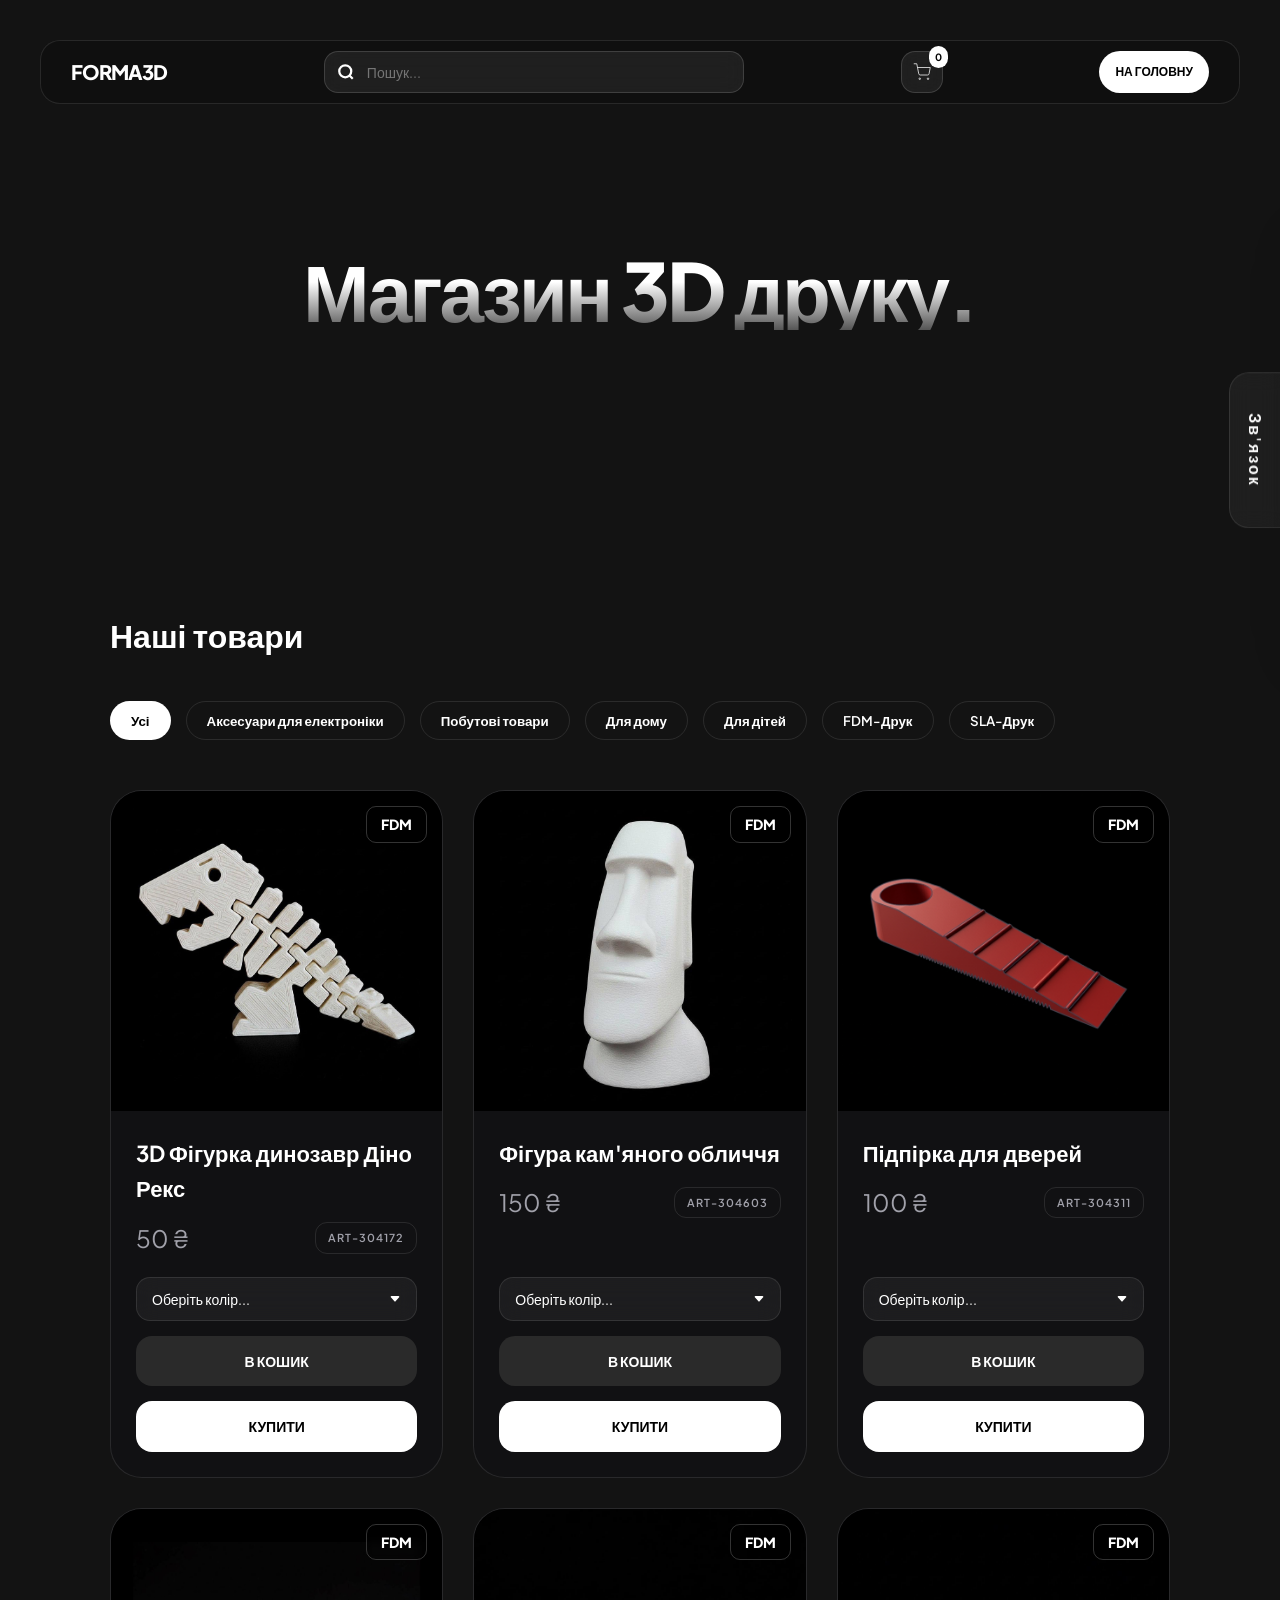
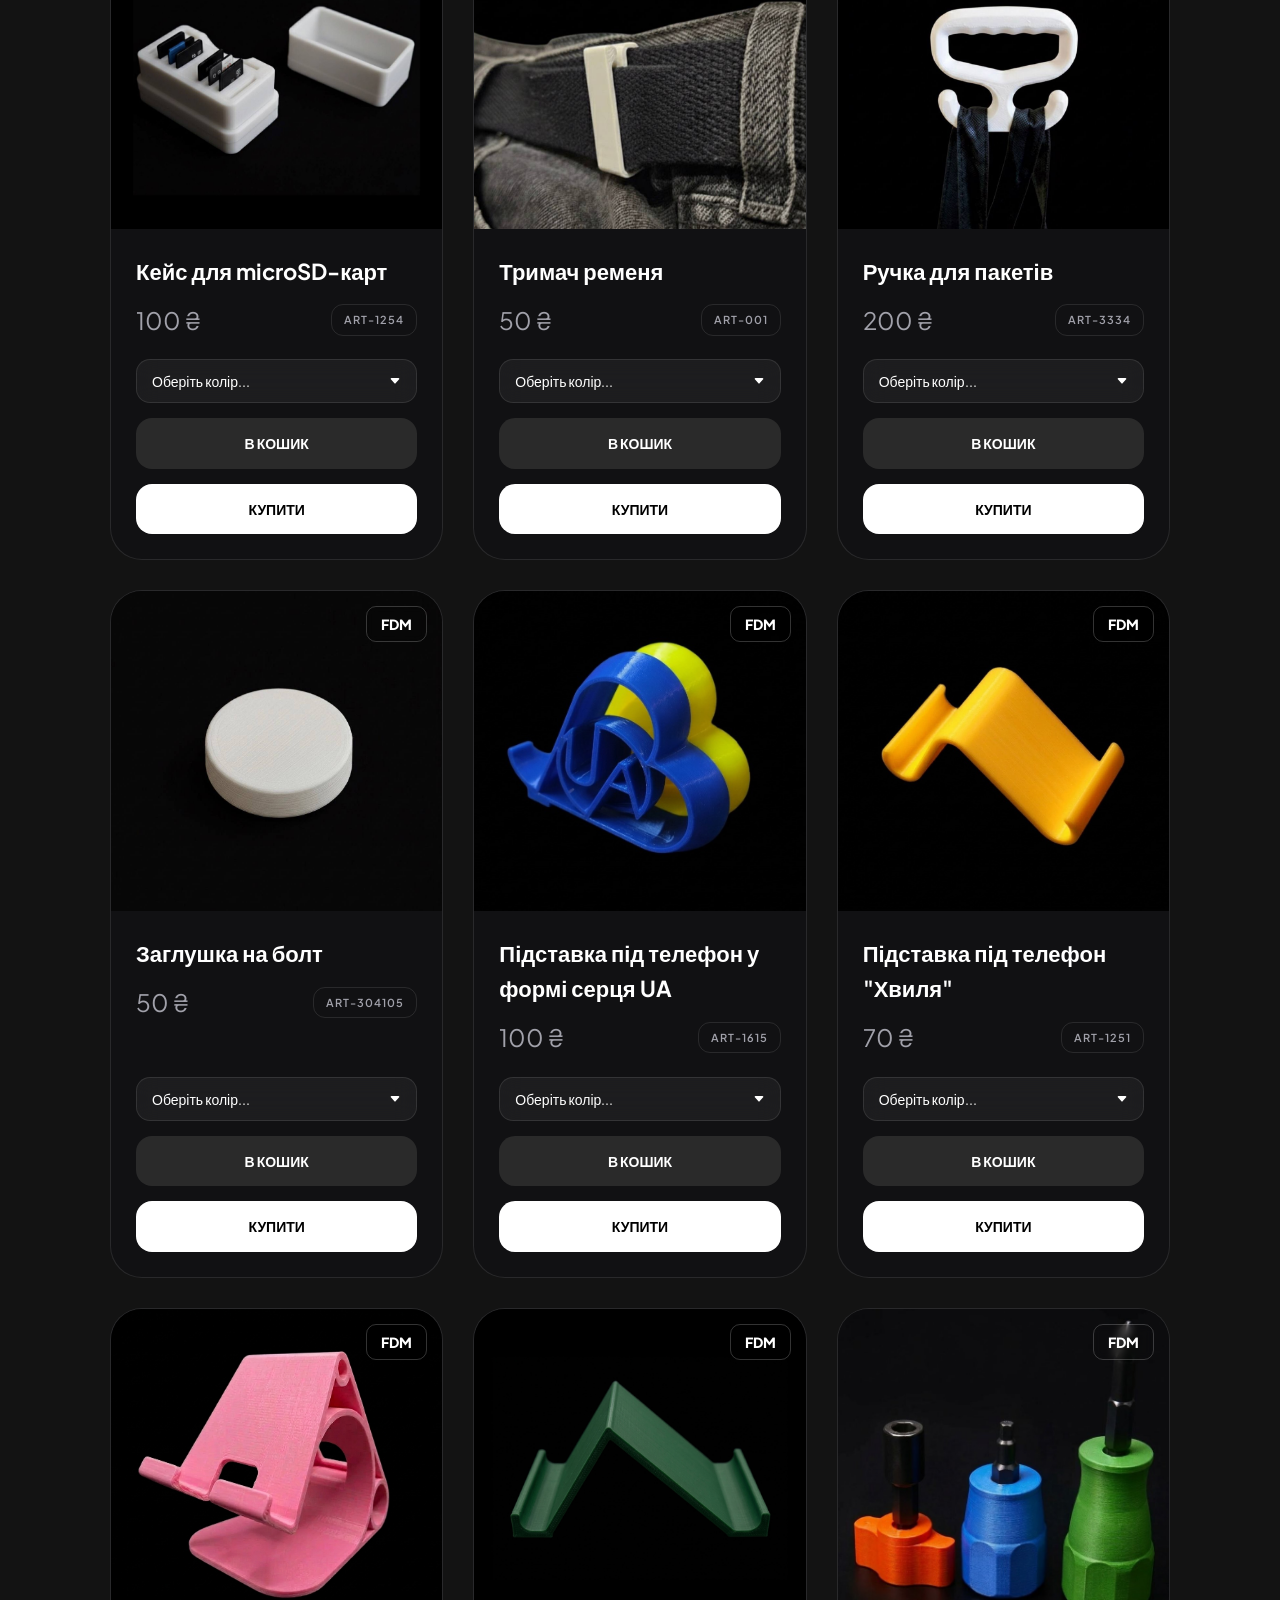
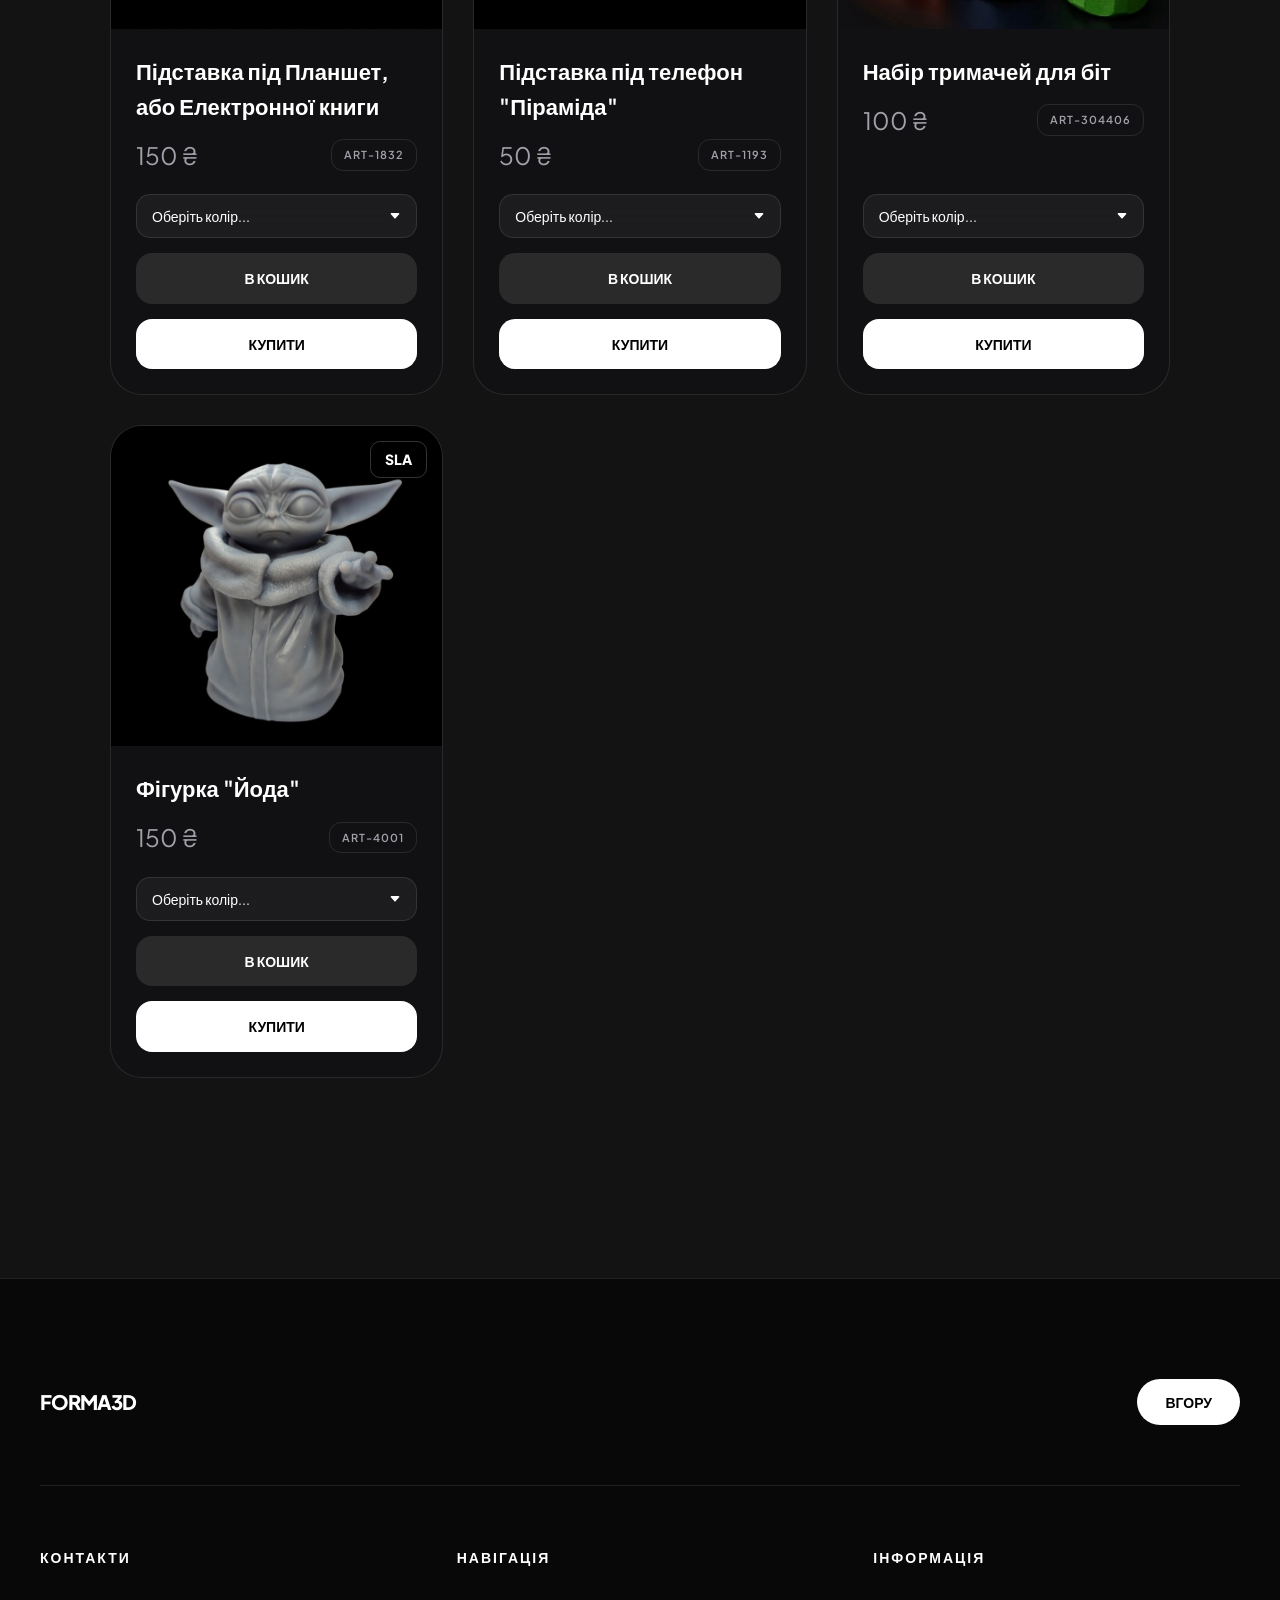
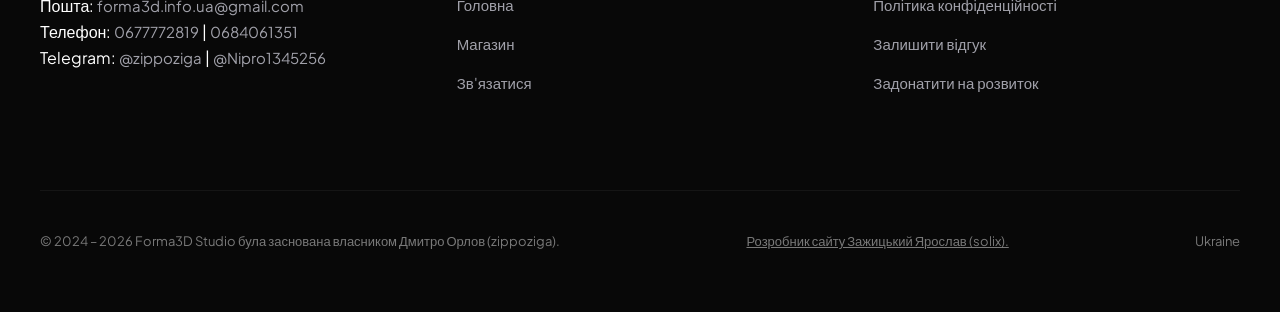
==== commit c5f73bac: "Add files via upload" ====
--- a/shop.html
+++ b/shop.html
@@ -487,6 +487,31 @@
       </div>
     </div>
 
+
+    <!-- tovar 13 -->
+    <div class="card category-home category-household category-sla">
+      <div class="card-image">
+        <img src="image/tovar 13.jpg" alt="Товар 13">
+        <div class="product-badge badge">SLA</div>
+      </div>
+      <div class="card-info">
+        <h3>Фігурка "Йода"</h3>
+        <div class="price-row">
+          <p>150 ₴</p>
+          <span class="sku-btn" onclick="copySKU(this, 'ART-4001')">ART-4001</span>
+        </div>
+        <select class="color-select">
+          <option value="">Оберіть колір...</option>
+          <option value="Чорний">Чорний</option>
+          <option value="Білий">Білий</option>
+		   <option value="Сірий">Сірий</option>
+        </select>
+        <a href="javascript:void(0)" class="buy-btn" style="margin-top:0px; margin-bottom: 15px; background:#2a2a2a; color:white;" onclick="addToCart(this)">В КОШИК</a>
+        <a href="javascript:void(0)" class="buy-btn" onclick="openOrderModal('Набір тримачей для біт', this)">КУПИТИ</a>
+      </div>
+    </div>
+	
+	
         <!-- tovar 13 -->
          <!--
     <div class="card category-sla">
